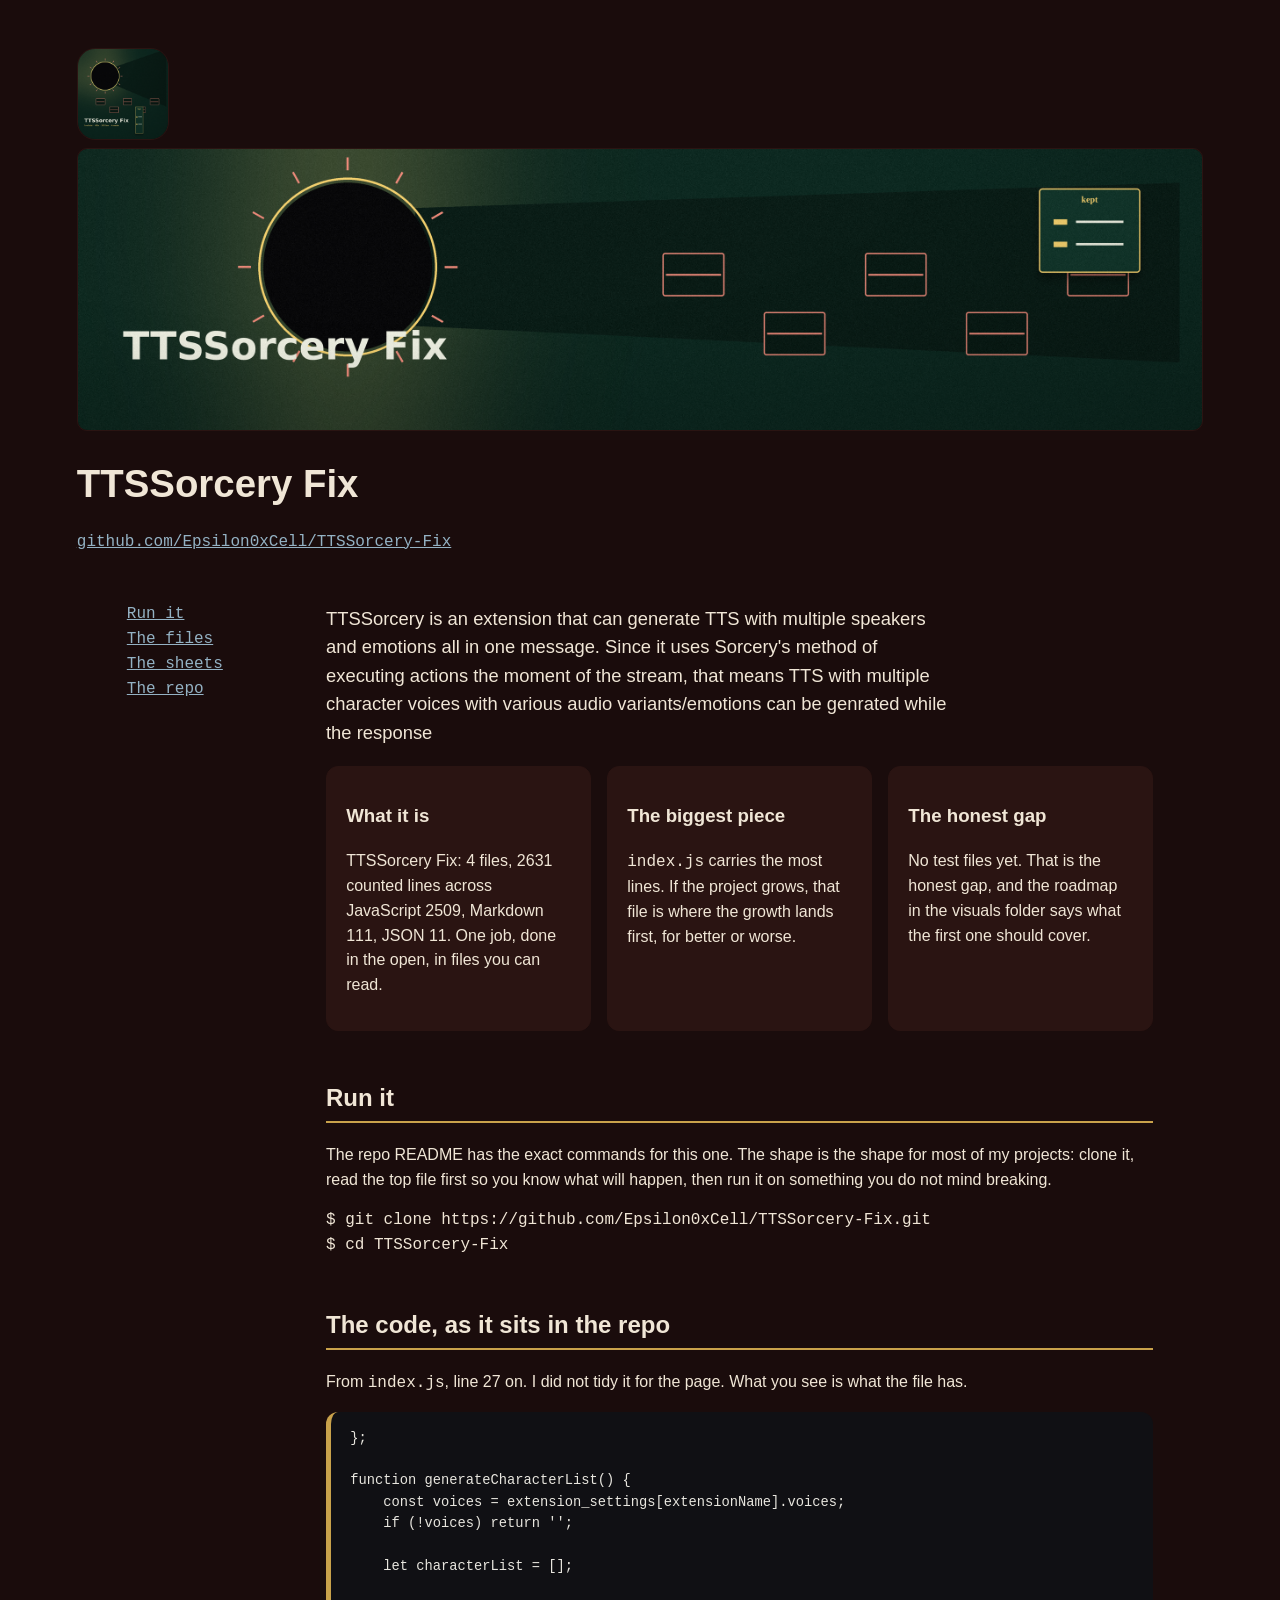
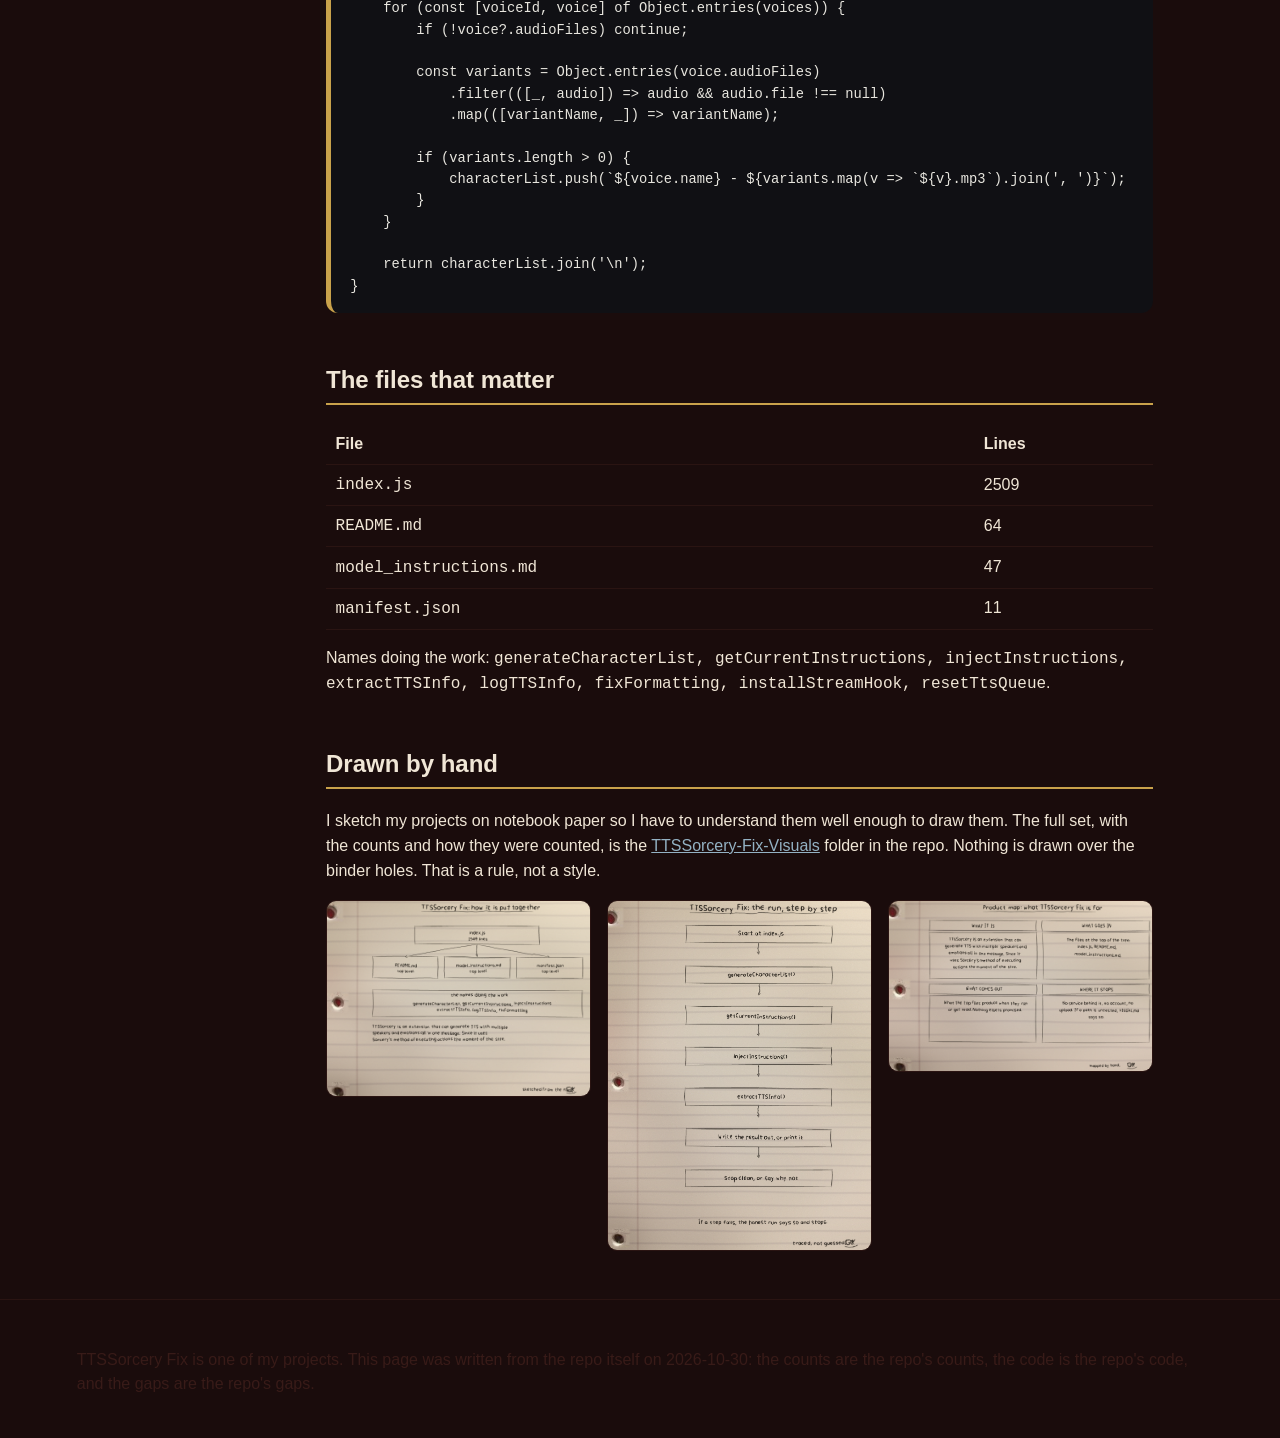
==== TTSSorcery-Fix-Website/index.html @ f11b7049 "Add TTSSorcery-Fix project site source" ====
<!DOCTYPE html>
<html lang="en">
<head>
<meta charset="utf-8">
<meta name="viewport" content="width=device-width, initial-scale=1">
<title>TTSSorcery Fix: what it is, how it runs, where it stops</title>
<meta name="description" content="TTSSorcery is an extension that can generate TTS with multiple speakers and emotions all in one message. Since it uses Sorcery&#x27;s method of executing a">
<style>
:root {
  --bg: #1a0c0c; --panel: #2a1412; --ink: #f0e6d6;
  --mut: #381b18;
  --acc: #c9a24b; --acc2: #94b2c4;
  --line: #2a1412;
}
* { box-sizing: border-box; }
body { margin: 0; background: var(--bg); color: var(--ink);
  font-family: ' Gill Sans', 'Segoe UI', sans-serif; line-height: 1.55; }
code, pre, .mono { font-family: 'SF Mono', monospace; }
a { color: var(--acc2); }
.hero { padding: 3rem 6vw 1rem; }
.hero img.banner { width: 100%; height: auto; border: 1px solid var(--line);
  border-radius: 10px; }
.logo { width: 92px; height: 92px; border-radius: 18px;
  border: 1px solid var(--line); }
h1 { font-size: 2.4rem; margin: 0.4em 0 0.1em; }
h2 { border-bottom: 2px solid var(--acc); padding-bottom: 0.2em;
  margin-top: 2em; }
.lede { font-size: 1.15rem; max-width: 62ch; }
main { padding: 0 6vw 3rem; max-width: 1180px; margin: 0 auto; }
.grid { display: grid; gap: 1rem;
  grid-template-columns: repeat(auto-fit, minmax(230px, 1fr)); }
.card { background: var(--panel); border: 1px solid var(--line);
  border-radius: 12px; padding: 1rem 1.2rem; }
.card.pop { animation: rise 0.7s ease both; }
@keyframes rise { from { opacity: 0; transform: translateY(14px); }
  to { opacity: 1; transform: none; } }
pre.code { background: #101014; color: #e8e6df; padding: 1rem 1.2rem;
  border-radius: 12px; overflow-x: auto; font-size: 0.86rem;
  border-left: 5px solid var(--acc); }
table { border-collapse: collapse; width: 100%; }
td, th { border-bottom: 1px solid var(--line); padding: 0.45rem 0.6rem;
  text-align: left; }
.shots { display: grid; gap: 1rem;
  grid-template-columns: repeat(auto-fit, minmax(260px, 1fr)); }
.shots img { width: 100%; height: auto; border: 1px solid var(--line);
  border-radius: 10px; background: #f4f1e8; }
footer { padding: 2rem 6vw; border-top: 1px solid var(--line);
  color: var(--mut); }
.rail { display: flex; gap: 1.2rem; align-items: flex-start; }
.rail nav { position: sticky; top: 1rem; min-width: 180px; }
@media (max-width: 760px) { .rail { flex-direction: column; }
  .rail nav { position: static; } }
@media (prefers-reduced-motion: reduce) {
  .card.pop { animation: none; } * { scroll-behavior: auto; } }
</style>
</head>
<body class="layout-note">
<!-- This page exists for TTSSorcery-Fix alone: the layout (notebook),
     the colors, and the type were picked for this project, not
     shared with the other project pages. The code block below is
     copied from the file it names, line for line. If it looks
     plain, that is because the project is plain, and I would
     rather the page match the project than dress it up. The one
     thing I will not do here is oversell: what this project does
     not do is stated on the page, not hidden from it. -->
<header class="hero">
  <img class="logo" src="assets/logo.png" alt="TTSSorcery Fix logo">
  <img class="banner" src="assets/banner.png" alt="">
  <h1>TTSSorcery Fix</h1>
  <p class="mono"><a href="https://github.com/Epsilon0xCell/TTSSorcery-Fix">github.com/Epsilon0xCell/TTSSorcery-Fix</a></p>
</header>

<main>
  <section class="rail">
    <nav aria-label="on this page">
      <p class="mono"><a href="#run">Run it</a><br>
      <a href="#files">The files</a><br>
      <a href="#sheets">The sheets</a><br>
      <a href="https://github.com/Epsilon0xCell/TTSSorcery-Fix">The repo</a></p>
    </nav>
    <div>
      <p class="lede">TTSSorcery is an extension that can generate TTS with multiple speakers and emotions all in one message. Since it uses Sorcery&#x27;s method of executing actions the moment of the stream, that means TTS with multiple character voices with various audio variants/emotions can be genrated while the response</p>
      <div class="grid">
        <div class="card pop"><h3>What it is</h3>
          <p>TTSSorcery Fix: 4 files, 2631 counted
          lines across JavaScript 2509, Markdown 111, JSON 11. One job, done in the
          open, in files you can read.</p></div>
        <div class="card pop"><h3>The biggest piece</h3>
          <p><code>index.js</code> carries the most
          lines. If the project grows, that file is where the growth
          lands first, for better or worse.</p></div>
        <div class="card pop"><h3>The honest gap</h3>
          <p>No test files yet. That is the honest gap, and the roadmap in the visuals folder says what the first one should cover.</p></div>
      </div>
      <section id="run">
        <h2>Run it</h2>
        <p>The repo README has the exact commands for this one. The
        shape is the shape for most of my projects: clone it, read the
        top file first so you know what will happen, then run it on
        something you do not mind breaking.</p>
        <p class="mono">$ git clone https://github.com/Epsilon0xCell/TTSSorcery-Fix.git<br>$ cd TTSSorcery-Fix</p>
      </section>
      
  <section aria-label="real code">
    <h2>The code, as it sits in the repo</h2>
    <p>From <code>index.js</code>, line 27 on. I did
    not tidy it for the page. What you see is what the file has.</p>
    <pre class="code"><code>};

function generateCharacterList() {
    const voices = extension_settings[extensionName].voices;
    if (!voices) return &#x27;&#x27;;

    let characterList = [];
    
    for (const [voiceId, voice] of Object.entries(voices)) {
        if (!voice?.audioFiles) continue;

        const variants = Object.entries(voice.audioFiles)
            .filter(([_, audio]) =&gt; audio &amp;&amp; audio.file !== null)
            .map(([variantName, _]) =&gt; variantName);

        if (variants.length &gt; 0) {
            characterList.push(`${voice.name} - ${variants.map(v =&gt; `${v}.mp3`).join(&#x27;, &#x27;)}`);
        }
    }

    return characterList.join(&#x27;\n&#x27;);
}</code></pre>
  </section>
      <section id="files">
        <h2>The files that matter</h2>
        <table><tr><th>File</th><th>Lines</th></tr>
        <tr><td><code>index.js</code></td><td>2509</td></tr>
        <tr><td><code>README.md</code></td><td>64</td></tr>
        <tr><td><code>model_instructions.md</code></td><td>47</td></tr>
        <tr><td><code>manifest.json</code></td><td>11</td></tr>
        </table>
        <p>Names doing the work: <span class="mono">generateCharacterList, getCurrentInstructions, injectInstructions, extractTTSInfo, logTTSInfo, fixFormatting, installStreamHook, resetTtsQueue</span>.</p>
      </section>
      <section id="sheets">
        <h2>Drawn by hand</h2>
        <p>I sketch my projects on notebook paper so I have to
        understand them well enough to draw them. The full set,
        with the counts and how they were counted, is the
        <a href="https://github.com/Epsilon0xCell/TTSSorcery-Fix/tree/main/TTSSorcery-Fix-Visuals">TTSSorcery-Fix-Visuals</a>
        folder in the repo. Nothing is drawn over the binder holes.
        That is a rule, not a style.</p>
        <div class="shots">
          <img src="assets/architecture.png" alt="Hand drawn architecture sheet for TTSSorcery Fix">
          <img src="assets/flowchart.png" alt="Hand drawn flowchart sheet for TTSSorcery Fix">
          <img src="assets/product-map.png" alt="Hand drawn product map sheet for TTSSorcery Fix">
        </div>
      </section>
    </div>
  </section>
</main>
<footer>
  <p>TTSSorcery Fix is one of my projects. This page was written
  from the repo itself on 2026-10-30: the counts are the
  repo's counts, the code is the repo's code, and the gaps are the
  repo's gaps.</p>
</footer>
</body>
</html>
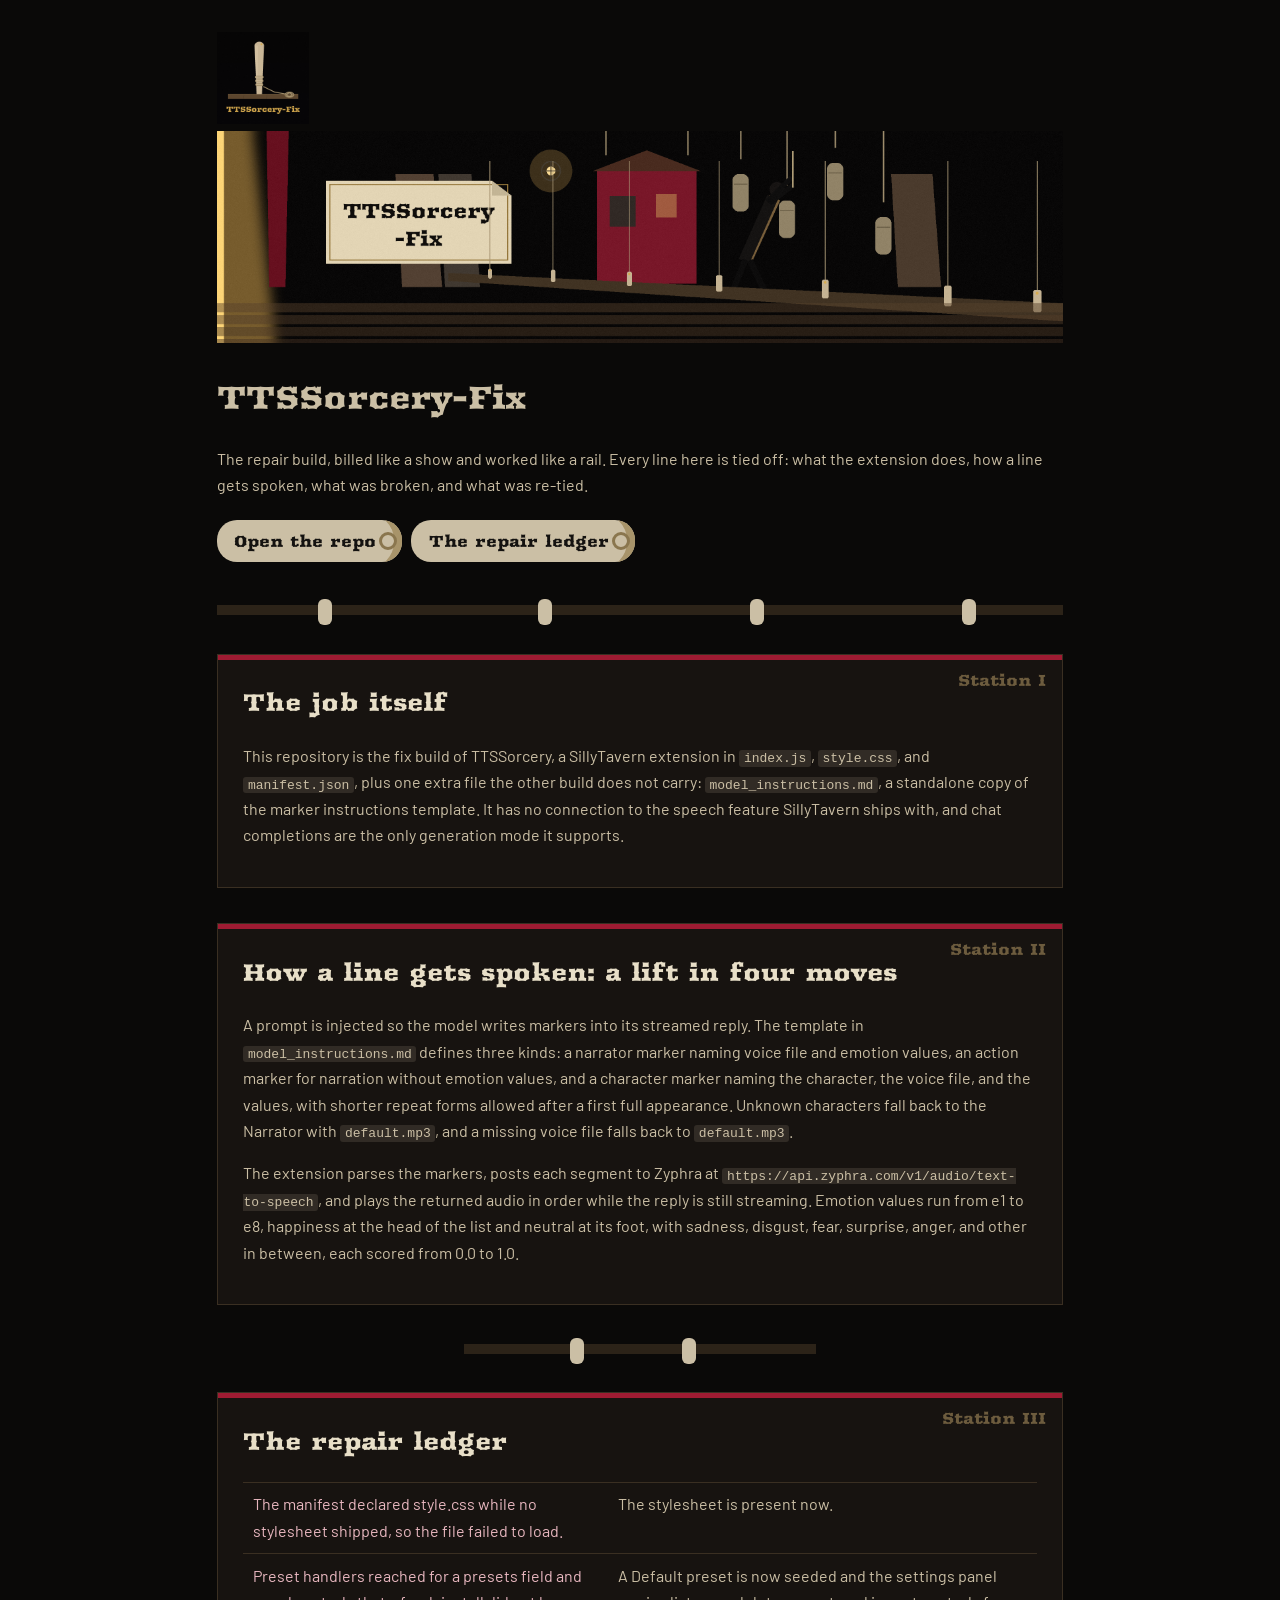
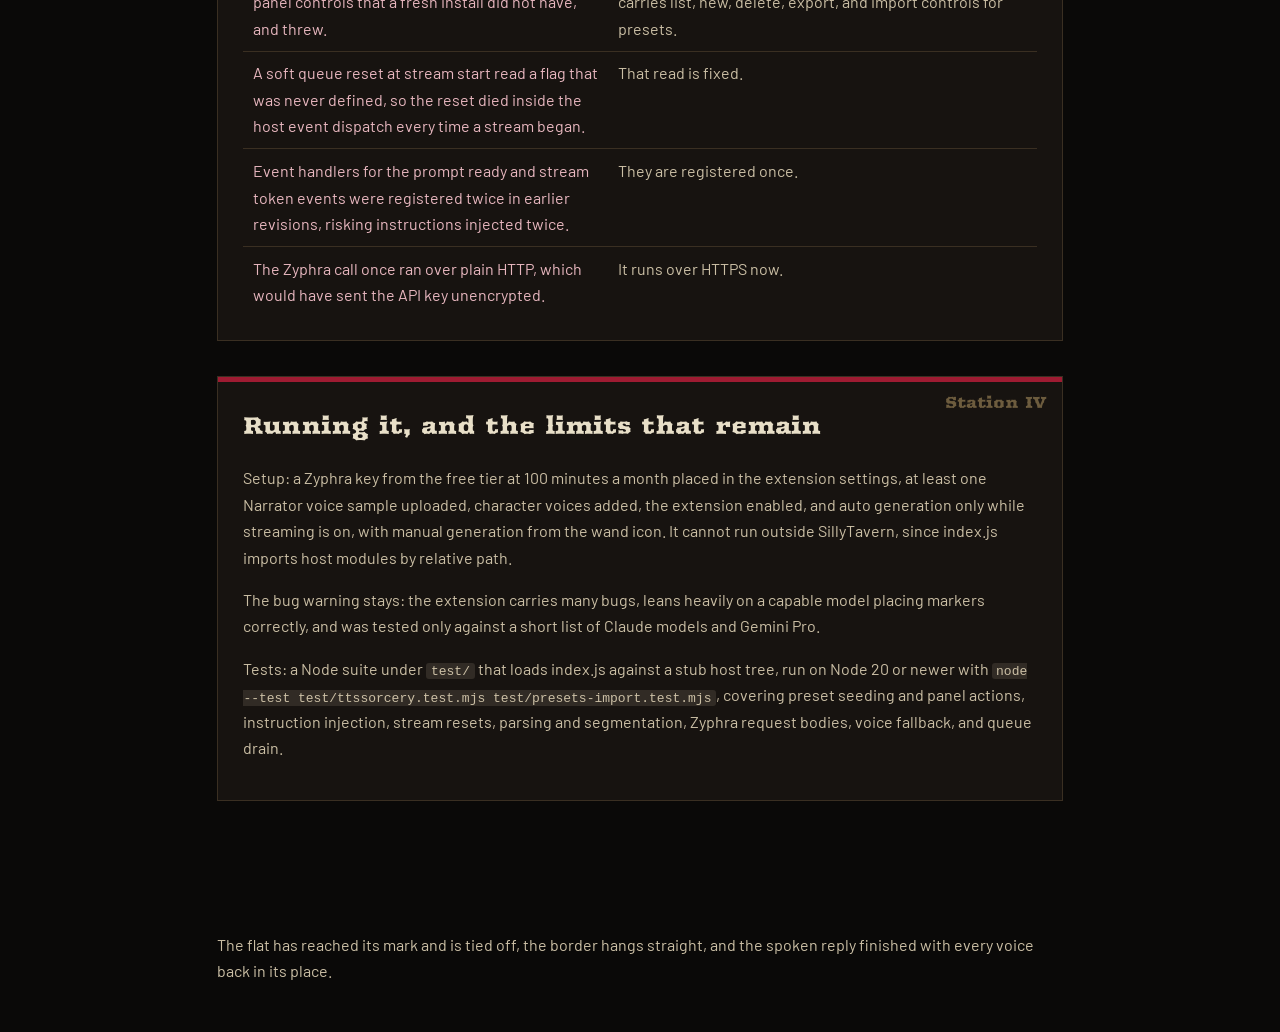
==== commit 1e61e3c0: "Theme unification: re-skin README, site, and art in the repo's own world" ====
--- a/TTSSorcery-Fix-Website/index.html
+++ b/TTSSorcery-Fix-Website/index.html
@@ -3,163 +3,58 @@
 <head>
 <meta charset="utf-8">
 <meta name="viewport" content="width=device-width, initial-scale=1">
-<title>TTSSorcery Fix: what it is, how it runs, where it stops</title>
-<meta name="description" content="TTSSorcery is an extension that can generate TTS with multiple speakers and emotions all in one message. Since it uses Sorcery&#x27;s method of executing a">
+<title>TTSSorcery-Fix: Stage Weight and Fly Rail Crew</title>
+<meta name="description" content="The fix build of TTSSorcery, a SillyTavern extension. Stations along a working rail: the job, the lift, the repair ledger, and running it.">
 <style>
-:root {
-  --bg: #1a0c0c; --panel: #2a1412; --ink: #f0e6d6;
-  --mut: #381b18;
-  --acc: #c9a24b; --acc2: #94b2c4;
-  --line: #2a1412;
-}
-* { box-sizing: border-box; }
-body { margin: 0; background: var(--bg); color: var(--ink);
-  font-family: ' Gill Sans', 'Segoe UI', sans-serif; line-height: 1.55; }
-code, pre, .mono { font-family: 'SF Mono', monospace; }
-a { color: var(--acc2); }
-.hero { padding: 3rem 6vw 1rem; }
-.hero img.banner { width: 100%; height: auto; border: 1px solid var(--line);
-  border-radius: 10px; }
-.logo { width: 92px; height: 92px; border-radius: 18px;
-  border: 1px solid var(--line); }
-h1 { font-size: 2.4rem; margin: 0.4em 0 0.1em; }
-h2 { border-bottom: 2px solid var(--acc); padding-bottom: 0.2em;
-  margin-top: 2em; }
-.lede { font-size: 1.15rem; max-width: 62ch; }
-main { padding: 0 6vw 3rem; max-width: 1180px; margin: 0 auto; }
-.grid { display: grid; gap: 1rem;
-  grid-template-columns: repeat(auto-fit, minmax(230px, 1fr)); }
-.card { background: var(--panel); border: 1px solid var(--line);
-  border-radius: 12px; padding: 1rem 1.2rem; }
-.card.pop { animation: rise 0.7s ease both; }
-@keyframes rise { from { opacity: 0; transform: translateY(14px); }
-  to { opacity: 1; transform: none; } }
-pre.code { background: #101014; color: #e8e6df; padding: 1rem 1.2rem;
-  border-radius: 12px; overflow-x: auto; font-size: 0.86rem;
-  border-left: 5px solid var(--acc); }
-table { border-collapse: collapse; width: 100%; }
-td, th { border-bottom: 1px solid var(--line); padding: 0.45rem 0.6rem;
-  text-align: left; }
-.shots { display: grid; gap: 1rem;
-  grid-template-columns: repeat(auto-fit, minmax(260px, 1fr)); }
-.shots img { width: 100%; height: auto; border: 1px solid var(--line);
-  border-radius: 10px; background: #f4f1e8; }
-footer { padding: 2rem 6vw; border-top: 1px solid var(--line);
-  color: var(--mut); }
-.rail { display: flex; gap: 1.2rem; align-items: flex-start; }
-.rail nav { position: sticky; top: 1rem; min-width: 180px; }
-@media (max-width: 760px) { .rail { flex-direction: column; }
-  .rail nav { position: static; } }
-@media (prefers-reduced-motion: reduce) {
-  .card.pop { animation: none; } * { scroll-behavior: auto; } }
+@font-face{font-family:'Arbutus';src:url('fonts/Arbutus.ttf') format('truetype');}
+@font-face{font-family:'Barlow';src:url('fonts/Barlow.ttf') format('truetype');}
+:root{--black:#0a0908;--crim:#9e1b32;--gold:#d4af37;--dust:#cbbfa5;--board:#57432c;--cream:#e8dfc8}
+*{box-sizing:border-box} body{margin:0;background:var(--black);color:var(--dust);font-family:'Barlow',sans-serif;line-height:1.65}
+h1,h2{font-family:'Arbutus',serif;font-weight:400}
+.hero{padding:2rem 6vw 0;max-width:1000px;margin:0 auto}.hero img.banner{width:100%;height:auto}
+.logo{width:92px;height:92px}
+main{padding:0 6vw 3rem;max-width:1000px;margin:0 auto}
+.station{background:#171310;border:1px solid #3a2f22;padding:1.4rem 1.6rem;margin:2.2rem auto;max-width:56rem;position:relative}
+.station:before{content:'';position:absolute;top:0;left:0;right:0;height:5px;background:var(--crim)}
+.station h2{color:var(--cream);margin-top:.4rem}
+.station .no{position:absolute;top:12px;right:16px;color:#6d5c3e;font-family:'Arbutus',serif}
+table{border-collapse:collapse;width:100%} td{border-top:1px solid #3a2f22;padding:.55rem .6rem;vertical-align:top} td:first-child{color:#e8b7bf;width:46%}
+.btn{display:inline-block;background:var(--dust);color:#141210;font-family:'Arbutus',serif;text-decoration:none;padding:.5rem 1.6rem .5rem 1.1rem;border-radius:20px;position:relative;margin:.3rem .4rem .3rem 0;box-shadow:inset -14px 0 0 -6px #a8946a}
+.btn:after{content:'';position:absolute;right:5px;top:50%;transform:translateY(-50%);width:12px;height:12px;border:3px solid #8a764e;border-radius:50%}
+.btn:hover{background:linear-gradient(90deg,#e8c87a,var(--dust) 55%)}
+.btn:active{transform:translateY(2px)} .btn:focus-visible{outline:2px solid var(--gold);outline-offset:3px}
+a{color:#e8c87a} a:before{content:'';display:inline-block;width:.55em;height:.55em;border:2px solid currentColor;border-radius:50%;margin-right:.4em}
+a:hover:before{background:var(--gold)} .btn:before{content:none}
+.rail{border-top:10px solid #2c2318;margin:2.4rem auto;position:relative;max-width:56rem}
+.rail i{position:absolute;top:-16px;width:14px;height:26px;background:var(--dust);border-radius:6px}
+.rail.short{max-width:22rem}
+code{background:rgba(203,191,165,.14);padding:.05em .35em;border-radius:3px}
+pre{background:#000;padding:1rem;overflow-x:auto;border:1px solid #3a2f22}
+footer{padding:2rem 6vw;max-width:1000px;margin:0 auto}
 </style>
 </head>
-<body class="layout-note">
-<!-- This page exists for TTSSorcery-Fix alone: the layout (notebook),
-     the colors, and the type were picked for this project, not
-     shared with the other project pages. The code block below is
-     copied from the file it names, line for line. If it looks
-     plain, that is because the project is plain, and I would
-     rather the page match the project than dress it up. The one
-     thing I will not do here is oversell: what this project does
-     not do is stated on the page, not hidden from it. -->
+<body>
 <header class="hero">
-  <img class="logo" src="assets/logo.png" alt="TTSSorcery Fix logo">
-  <img class="banner" src="assets/banner.png" alt="">
-  <h1>TTSSorcery Fix</h1>
-  <p class="mono"><a href="https://github.com/Epsilon0xCell/TTSSorcery-Fix">github.com/Epsilon0xCell/TTSSorcery-Fix</a></p>
+<img class="logo" src="assets/logo.png" alt="Belaying pin with a rope wrap and a coil on the boards">
+<img class="banner" src="assets/banner.png" alt="The fly rail during a scene change, with the playbill for TTSSorcery-Fix on the back wall">
+<h1>TTSSorcery-Fix</h1>
+<p>The repair build, billed like a show and worked like a rail. Every line here is tied off: what the extension does, how a line gets spoken, what was broken, and what was re-tied.</p>
+<p><a class="btn" href="https://github.com/Epsilon0xCell/TTSSorcery-Fix">Open the repo</a> <a class="btn" href="#ledger">The repair ledger</a></p>
 </header>
-
 <main>
-  <section class="rail">
-    <nav aria-label="on this page">
-      <p class="mono"><a href="#run">Run it</a><br>
-      <a href="#files">The files</a><br>
-      <a href="#sheets">The sheets</a><br>
-      <a href="https://github.com/Epsilon0xCell/TTSSorcery-Fix">The repo</a></p>
-    </nav>
-    <div>
-      <p class="lede">TTSSorcery is an extension that can generate TTS with multiple speakers and emotions all in one message. Since it uses Sorcery&#x27;s method of executing actions the moment of the stream, that means TTS with multiple character voices with various audio variants/emotions can be genrated while the response</p>
-      <div class="grid">
-        <div class="card pop"><h3>What it is</h3>
-          <p>TTSSorcery Fix: 4 files, 2631 counted
-          lines across JavaScript 2509, Markdown 111, JSON 11. One job, done in the
-          open, in files you can read.</p></div>
-        <div class="card pop"><h3>The biggest piece</h3>
-          <p><code>index.js</code> carries the most
-          lines. If the project grows, that file is where the growth
-          lands first, for better or worse.</p></div>
-        <div class="card pop"><h3>The honest gap</h3>
-          <p>No test files yet. That is the honest gap, and the roadmap in the visuals folder says what the first one should cover.</p></div>
-      </div>
-      <section id="run">
-        <h2>Run it</h2>
-        <p>The repo README has the exact commands for this one. The
-        shape is the shape for most of my projects: clone it, read the
-        top file first so you know what will happen, then run it on
-        something you do not mind breaking.</p>
-        <p class="mono">$ git clone https://github.com/Epsilon0xCell/TTSSorcery-Fix.git<br>$ cd TTSSorcery-Fix</p>
-      </section>
-      
-  <section aria-label="real code">
-    <h2>The code, as it sits in the repo</h2>
-    <p>From <code>index.js</code>, line 27 on. I did
-    not tidy it for the page. What you see is what the file has.</p>
-    <pre class="code"><code>};
-
-function generateCharacterList() {
-    const voices = extension_settings[extensionName].voices;
-    if (!voices) return &#x27;&#x27;;
-
-    let characterList = [];
-    
-    for (const [voiceId, voice] of Object.entries(voices)) {
-        if (!voice?.audioFiles) continue;
-
-        const variants = Object.entries(voice.audioFiles)
-            .filter(([_, audio]) =&gt; audio &amp;&amp; audio.file !== null)
-            .map(([variantName, _]) =&gt; variantName);
-
-        if (variants.length &gt; 0) {
-            characterList.push(`${voice.name} - ${variants.map(v =&gt; `${v}.mp3`).join(&#x27;, &#x27;)}`);
-        }
-    }
-
-    return characterList.join(&#x27;\n&#x27;);
-}</code></pre>
-  </section>
-      <section id="files">
-        <h2>The files that matter</h2>
-        <table><tr><th>File</th><th>Lines</th></tr>
-        <tr><td><code>index.js</code></td><td>2509</td></tr>
-        <tr><td><code>README.md</code></td><td>64</td></tr>
-        <tr><td><code>model_instructions.md</code></td><td>47</td></tr>
-        <tr><td><code>manifest.json</code></td><td>11</td></tr>
-        </table>
-        <p>Names doing the work: <span class="mono">generateCharacterList, getCurrentInstructions, injectInstructions, extractTTSInfo, logTTSInfo, fixFormatting, installStreamHook, resetTtsQueue</span>.</p>
-      </section>
-      <section id="sheets">
-        <h2>Drawn by hand</h2>
-        <p>I sketch my projects on notebook paper so I have to
-        understand them well enough to draw them. The full set,
-        with the counts and how they were counted, is the
-        <a href="https://github.com/Epsilon0xCell/TTSSorcery-Fix/tree/main/TTSSorcery-Fix-Visuals">TTSSorcery-Fix-Visuals</a>
-        folder in the repo. Nothing is drawn over the binder holes.
-        That is a rule, not a style.</p>
-        <div class="shots">
-          <img src="assets/architecture.png" alt="Hand drawn architecture sheet for TTSSorcery Fix">
-          <img src="assets/flowchart.png" alt="Hand drawn flowchart sheet for TTSSorcery Fix">
-          <img src="assets/product-map.png" alt="Hand drawn product map sheet for TTSSorcery Fix">
-        </div>
-      </section>
-    </div>
-  </section>
+<div class="rail" aria-hidden="true"><i style="left:12%"></i><i style="left:38%"></i><i style="left:63%"></i><i style="left:88%"></i></div>
+<section class="station"><span class="no">Station I</span><h2>The job itself</h2><p>This repository is the fix build of TTSSorcery, a SillyTavern extension in <code>index.js</code>, <code>style.css</code>, and <code>manifest.json</code>, plus one extra file the other build does not carry: <code>model_instructions.md</code>, a standalone copy of the marker instructions template. It has no connection to the speech feature SillyTavern ships with, and chat completions are the only generation mode it supports.</p></section>
+<section class="station"><span class="no">Station II</span><h2>How a line gets spoken: a lift in four moves</h2><p>A prompt is injected so the model writes markers into its streamed reply. The template in <code>model_instructions.md</code> defines three kinds: a narrator marker naming voice file and emotion values, an action marker for narration without emotion values, and a character marker naming the character, the voice file, and the values, with shorter repeat forms allowed after a first full appearance. Unknown characters fall back to the Narrator with <code>default.mp3</code>, and a missing voice file falls back to <code>default.mp3</code>.</p><p>The extension parses the markers, posts each segment to Zyphra at <code>https://api.zyphra.com/v1/audio/text-to-speech</code>, and plays the returned audio in order while the reply is still streaming. Emotion values run from e1 to e8, happiness at the head of the list and neutral at its foot, with sadness, disgust, fear, surprise, anger, and other in between, each scored from 0.0 to 1.0.</p></section>
+<div class="rail short" aria-hidden="true"><i style="left:30%"></i><i style="left:62%"></i></div>
+<section class="station" id="ledger"><span class="no">Station III</span><h2>The repair ledger</h2><table>
+<tr><td>The manifest declared style.css while no stylesheet shipped, so the file failed to load.</td><td>The stylesheet is present now.</td></tr>
+<tr><td>Preset handlers reached for a presets field and panel controls that a fresh install did not have, and threw.</td><td>A Default preset is now seeded and the settings panel carries list, new, delete, export, and import controls for presets.</td></tr>
+<tr><td>A soft queue reset at stream start read a flag that was never defined, so the reset died inside the host event dispatch every time a stream began.</td><td>That read is fixed.</td></tr>
+<tr><td>Event handlers for the prompt ready and stream token events were registered twice in earlier revisions, risking instructions injected twice.</td><td>They are registered once.</td></tr>
+<tr><td>The Zyphra call once ran over plain HTTP, which would have sent the API key unencrypted.</td><td>It runs over HTTPS now.</td></tr>
+</table></section>
+<section class="station"><span class="no">Station IV</span><h2>Running it, and the limits that remain</h2><p>Setup: a Zyphra key from the free tier at 100 minutes a month placed in the extension settings, at least one Narrator voice sample uploaded, character voices added, the extension enabled, and auto generation only while streaming is on, with manual generation from the wand icon. It cannot run outside SillyTavern, since index.js imports host modules by relative path.</p><p>The bug warning stays: the extension carries many bugs, leans heavily on a capable model placing markers correctly, and was tested only against a short list of Claude models and Gemini Pro.</p><p>Tests: a Node suite under <code>test/</code> that loads index.js against a stub host tree, run on Node 20 or newer with <code>node --test test/ttssorcery.test.mjs test/presets-import.test.mjs</code>, covering preset seeding and panel actions, instruction injection, stream resets, parsing and segmentation, Zyphra request bodies, voice fallback, and queue drain.</p></section>
 </main>
-<footer>
-  <p>TTSSorcery Fix is one of my projects. This page was written
-  from the repo itself on 2026-10-30: the counts are the
-  repo's counts, the code is the repo's code, and the gaps are the
-  repo's gaps.</p>
-</footer>
+<footer><p>The flat has reached its mark and is tied off, the border hangs straight, and the spoken reply finished with every voice back in its place.</p></footer>
 </body>
 </html>
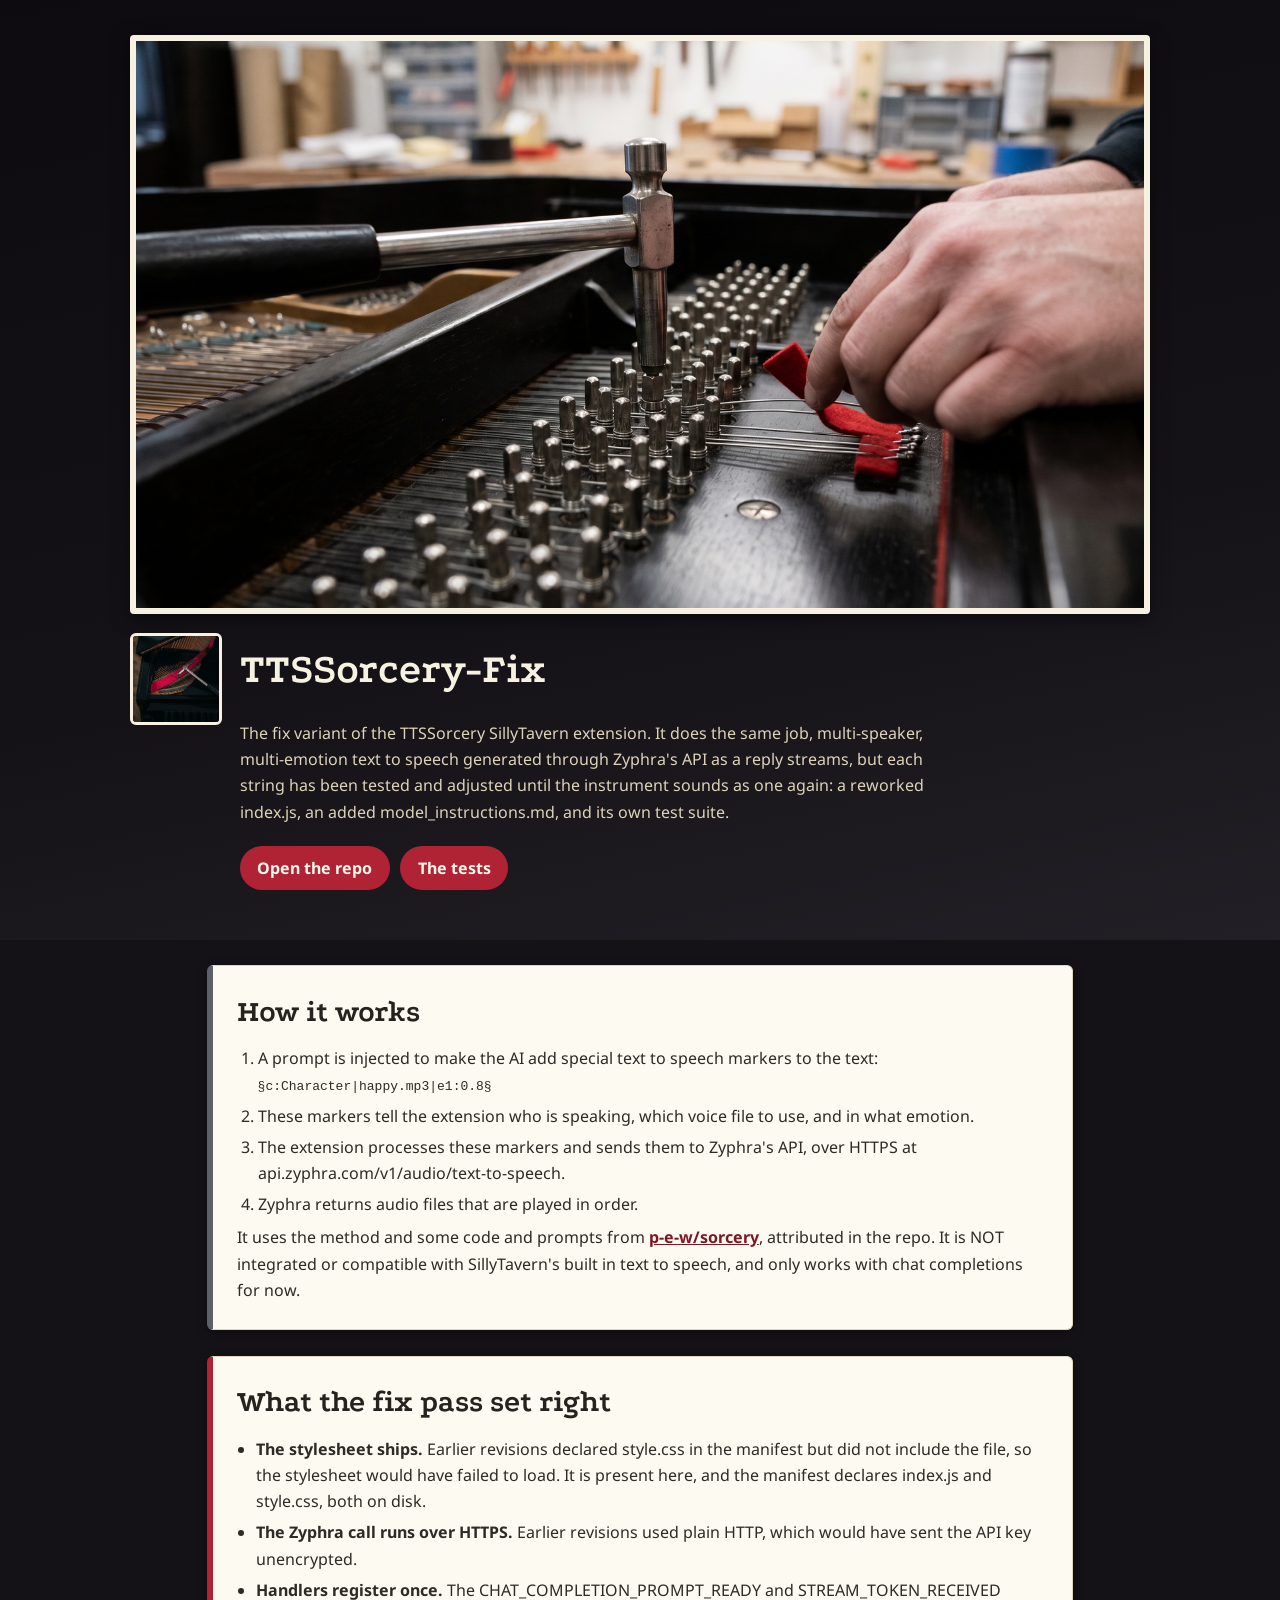
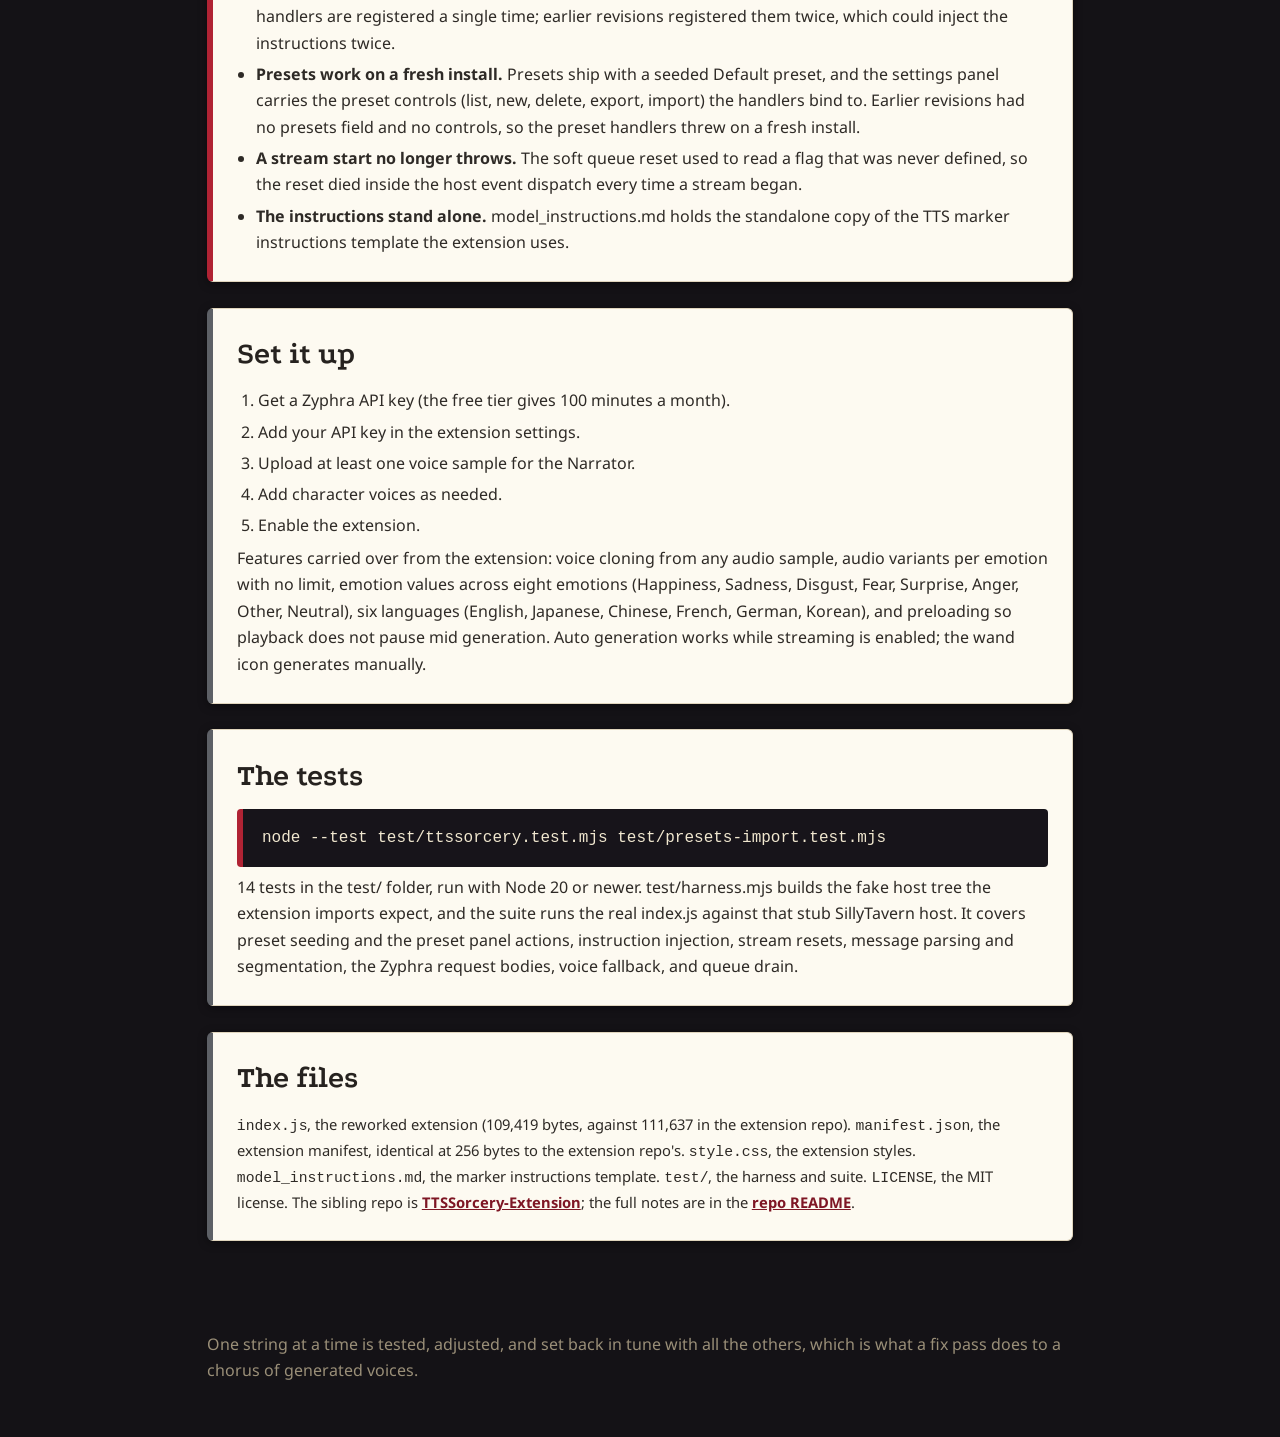
==== commit 28e6941a: "Restyle to the tuning bench theme (Wave 13)" ====
--- a/TTSSorcery-Fix-Website/index.html
+++ b/TTSSorcery-Fix-Website/index.html
@@ -3,58 +3,74 @@
 <head>
 <meta charset="utf-8">
 <meta name="viewport" content="width=device-width, initial-scale=1">
-<title>TTSSorcery-Fix: Stage Weight and Fly Rail Crew</title>
-<meta name="description" content="The fix build of TTSSorcery, a SillyTavern extension. Stations along a working rail: the job, the lift, the repair ledger, and running it.">
+<title>TTSSorcery-Fix: The Tuning Bench</title>
+<meta name="description" content="The fix variant of the TTSSorcery SillyTavern extension: multi-speaker, multi-emotion text to speech through Zyphra's API as a reply streams, with a reworked index.js, an added model_instructions.md, and its own test suite.">
 <style>
-@font-face{font-family:'Arbutus';src:url('fonts/Arbutus.ttf') format('truetype');}
-@font-face{font-family:'Barlow';src:url('fonts/Barlow.ttf') format('truetype');}
-:root{--black:#0a0908;--crim:#9e1b32;--gold:#d4af37;--dust:#cbbfa5;--board:#57432c;--cream:#e8dfc8}
-*{box-sizing:border-box} body{margin:0;background:var(--black);color:var(--dust);font-family:'Barlow',sans-serif;line-height:1.65}
-h1,h2{font-family:'Arbutus',serif;font-weight:400}
-.hero{padding:2rem 6vw 0;max-width:1000px;margin:0 auto}.hero img.banner{width:100%;height:auto}
-.logo{width:92px;height:92px}
-main{padding:0 6vw 3rem;max-width:1000px;margin:0 auto}
-.station{background:#171310;border:1px solid #3a2f22;padding:1.4rem 1.6rem;margin:2.2rem auto;max-width:56rem;position:relative}
-.station:before{content:'';position:absolute;top:0;left:0;right:0;height:5px;background:var(--crim)}
-.station h2{color:var(--cream);margin-top:.4rem}
-.station .no{position:absolute;top:12px;right:16px;color:#6d5c3e;font-family:'Arbutus',serif}
-table{border-collapse:collapse;width:100%} td{border-top:1px solid #3a2f22;padding:.55rem .6rem;vertical-align:top} td:first-child{color:#e8b7bf;width:46%}
-.btn{display:inline-block;background:var(--dust);color:#141210;font-family:'Arbutus',serif;text-decoration:none;padding:.5rem 1.6rem .5rem 1.1rem;border-radius:20px;position:relative;margin:.3rem .4rem .3rem 0;box-shadow:inset -14px 0 0 -6px #a8946a}
-.btn:after{content:'';position:absolute;right:5px;top:50%;transform:translateY(-50%);width:12px;height:12px;border:3px solid #8a764e;border-radius:50%}
-.btn:hover{background:linear-gradient(90deg,#e8c87a,var(--dust) 55%)}
-.btn:active{transform:translateY(2px)} .btn:focus-visible{outline:2px solid var(--gold);outline-offset:3px}
-a{color:#e8c87a} a:before{content:'';display:inline-block;width:.55em;height:.55em;border:2px solid currentColor;border-radius:50%;margin-right:.4em}
-a:hover:before{background:var(--gold)} .btn:before{content:none}
-.rail{border-top:10px solid #2c2318;margin:2.4rem auto;position:relative;max-width:56rem}
-.rail i{position:absolute;top:-16px;width:14px;height:26px;background:var(--dust);border-radius:6px}
-.rail.short{max-width:22rem}
-code{background:rgba(203,191,165,.14);padding:.05em .35em;border-radius:3px}
-pre{background:#000;padding:1rem;overflow-x:auto;border:1px solid #3a2f22}
-footer{padding:2rem 6vw;max-width:1000px;margin:0 auto}
+@font-face{font-family:'Podkova';src:url('fonts/Podkova-500.woff2') format('woff2');font-weight:500}
+@font-face{font-family:'Podkova';src:url('fonts/Podkova-700.woff2') format('woff2');font-weight:700}
+@font-face{font-family:'Podkova';src:url('fonts/Podkova-800.woff2') format('woff2');font-weight:800}
+@font-face{font-family:'Noto Sans';src:url('fonts/NotoSans-400.woff2') format('woff2');font-weight:400}
+@font-face{font-family:'Noto Sans';src:url('fonts/NotoSans-600.woff2') format('woff2');font-weight:600}
+@font-face{font-family:'Noto Sans';src:url('fonts/NotoSans-700.woff2') format('woff2');font-weight:700}
+:root{--black:#141216;--black2:#221f26;--ivory:#f7f1e2;--card:#fdfaf1;--ink:#2e2a26;--steel:#5d6066;--crimson:#b02334;--crimsondk:#7e1624;--line:#e0d5bd}
+*{box-sizing:border-box} body{margin:0;background:var(--black);color:var(--ink);font-family:'Noto Sans',sans-serif;line-height:1.65}
+h1,h2{font-family:'Podkova',serif;color:#26221f}
+.hero{background:linear-gradient(168deg,#0d0b0f 0%,var(--black) 60%,var(--black2) 100%);padding:2.2rem 6vw 1.8rem}
+.hero .inner{max-width:1020px;margin:0 auto}
+.hero img.wide{width:100%;height:auto;display:block;border:6px solid var(--ivory);border-radius:4px;box-shadow:0 4px 18px rgba(0,0,0,.55)}
+.hero .row{display:flex;gap:1.1rem;align-items:flex-start;margin-top:1.2rem}
+.hero .row img{width:92px;height:92px;object-fit:cover;border-radius:6px;border:3px solid var(--ivory);background:var(--ivory)}
+.hero h1{margin:.1rem 0 .3rem;font-size:2.6rem;color:var(--ivory)}
+.hero p{max-width:44rem;color:#ddd3ba}
+main{padding:0 6vw 3rem;max-width:1020px;margin:0 auto}
+.card{background:var(--card);border:1px solid var(--line);border-left:6px solid var(--steel);border-radius:6px;padding:1.2rem 1.5rem;margin:1.6rem 0;box-shadow:0 2px 10px rgba(0,0,0,.4)}
+.card.felt{border-left-color:var(--crimson)}
+.card h2{margin:.1rem 0 .5rem;font-size:1.9rem;font-weight:700}
+.card p{margin:.4rem 0}
+.strip{background:#17141a;color:#f0e7cf;padding:1rem 1.2rem;overflow-x:auto;font-family:ui-monospace,Menlo,monospace;border-radius:4px;border-left:6px solid var(--crimson)}
+.btn{display:inline-block;background:var(--crimson);color:#fff6ec;font-family:'Noto Sans',sans-serif;font-weight:700;text-decoration:none;padding:.55rem 1.1rem;border-radius:999px;margin:.3rem .4rem .3rem 0}
+.btn:hover{background:var(--crimsondk);color:#fff6ec}.btn:active{transform:translateY(2px)}
+.btn:focus-visible{outline:2px dashed var(--crimson);outline-offset:3px}
+a{color:var(--crimsondk);font-weight:700}
+ol{margin:.4rem 0;padding-left:1.3rem}ul{margin:.4rem 0;padding-left:1.2rem}li{margin:.3rem 0}
+table{border-collapse:collapse}td{padding:.2rem .9rem .2rem 0;vertical-align:top}
+td:first-child{font-weight:700;color:var(--crimsondk);white-space:nowrap}
+.small{font-size:.92rem}
+footer{padding:0 6vw 2.5rem;max-width:1020px;margin:0 auto;color:#9a8f78}
 </style>
 </head>
 <body>
 <header class="hero">
-<img class="logo" src="assets/logo.png" alt="Belaying pin with a rope wrap and a coil on the boards">
-<img class="banner" src="assets/banner.png" alt="The fly rail during a scene change, with the playbill for TTSSorcery-Fix on the back wall">
-<h1>TTSSorcery-Fix</h1>
-<p>The repair build, billed like a show and worked like a rail. Every line here is tied off: what the extension does, how a line gets spoken, what was broken, and what was re-tied.</p>
-<p><a class="btn" href="https://github.com/Epsilon0xCell/TTSSorcery-Fix">Open the repo</a> <a class="btn" href="#ledger">The repair ledger</a></p>
+<div class="inner">
+<img class="wide" src="assets/intro-banner.png" alt="The tuning hammer seated on one pin among rows of pins, a hand lifting the red felt mute from the strings it has just set right">
+<div class="row"><img src="assets/logo.png" alt="TTSSorcery-Fix logo: the open top of a black piano with a crimson felt strip laid across its steel strings and a tuning hammer resting on one pin"><div><h1>TTSSorcery-Fix</h1><p>The fix variant of the TTSSorcery SillyTavern extension. It does the same job, multi-speaker, multi-emotion text to speech generated through Zyphra's API as a reply streams, but each string has been tested and adjusted until the instrument sounds as one again: a reworked index.js, an added model_instructions.md, and its own test suite.</p><p><a class="btn" href="https://github.com/Epsilon0xCell/TTSSorcery-Fix">Open the repo</a> <a class="btn" href="#proof">The tests</a></p></div></div>
+</div>
 </header>
 <main>
-<div class="rail" aria-hidden="true"><i style="left:12%"></i><i style="left:38%"></i><i style="left:63%"></i><i style="left:88%"></i></div>
-<section class="station"><span class="no">Station I</span><h2>The job itself</h2><p>This repository is the fix build of TTSSorcery, a SillyTavern extension in <code>index.js</code>, <code>style.css</code>, and <code>manifest.json</code>, plus one extra file the other build does not carry: <code>model_instructions.md</code>, a standalone copy of the marker instructions template. It has no connection to the speech feature SillyTavern ships with, and chat completions are the only generation mode it supports.</p></section>
-<section class="station"><span class="no">Station II</span><h2>How a line gets spoken: a lift in four moves</h2><p>A prompt is injected so the model writes markers into its streamed reply. The template in <code>model_instructions.md</code> defines three kinds: a narrator marker naming voice file and emotion values, an action marker for narration without emotion values, and a character marker naming the character, the voice file, and the values, with shorter repeat forms allowed after a first full appearance. Unknown characters fall back to the Narrator with <code>default.mp3</code>, and a missing voice file falls back to <code>default.mp3</code>.</p><p>The extension parses the markers, posts each segment to Zyphra at <code>https://api.zyphra.com/v1/audio/text-to-speech</code>, and plays the returned audio in order while the reply is still streaming. Emotion values run from e1 to e8, happiness at the head of the list and neutral at its foot, with sadness, disgust, fear, surprise, anger, and other in between, each scored from 0.0 to 1.0.</p></section>
-<div class="rail short" aria-hidden="true"><i style="left:30%"></i><i style="left:62%"></i></div>
-<section class="station" id="ledger"><span class="no">Station III</span><h2>The repair ledger</h2><table>
-<tr><td>The manifest declared style.css while no stylesheet shipped, so the file failed to load.</td><td>The stylesheet is present now.</td></tr>
-<tr><td>Preset handlers reached for a presets field and panel controls that a fresh install did not have, and threw.</td><td>A Default preset is now seeded and the settings panel carries list, new, delete, export, and import controls for presets.</td></tr>
-<tr><td>A soft queue reset at stream start read a flag that was never defined, so the reset died inside the host event dispatch every time a stream began.</td><td>That read is fixed.</td></tr>
-<tr><td>Event handlers for the prompt ready and stream token events were registered twice in earlier revisions, risking instructions injected twice.</td><td>They are registered once.</td></tr>
-<tr><td>The Zyphra call once ran over plain HTTP, which would have sent the API key unencrypted.</td><td>It runs over HTTPS now.</td></tr>
-</table></section>
-<section class="station"><span class="no">Station IV</span><h2>Running it, and the limits that remain</h2><p>Setup: a Zyphra key from the free tier at 100 minutes a month placed in the extension settings, at least one Narrator voice sample uploaded, character voices added, the extension enabled, and auto generation only while streaming is on, with manual generation from the wand icon. It cannot run outside SillyTavern, since index.js imports host modules by relative path.</p><p>The bug warning stays: the extension carries many bugs, leans heavily on a capable model placing markers correctly, and was tested only against a short list of Claude models and Gemini Pro.</p><p>Tests: a Node suite under <code>test/</code> that loads index.js against a stub host tree, run on Node 20 or newer with <code>node --test test/ttssorcery.test.mjs test/presets-import.test.mjs</code>, covering preset seeding and panel actions, instruction injection, stream resets, parsing and segmentation, Zyphra request bodies, voice fallback, and queue drain.</p></section>
+<section class="card"><h2>How it works</h2><ol>
+<li>A prompt is injected to make the AI add special text to speech markers to the text: <code>§c:Character|happy.mp3|e1:0.8§</code></li>
+<li>These markers tell the extension who is speaking, which voice file to use, and in what emotion.</li>
+<li>The extension processes these markers and sends them to Zyphra's API, over HTTPS at api.zyphra.com/v1/audio/text-to-speech.</li>
+<li>Zyphra returns audio files that are played in order.</li>
+</ol><p>It uses the method and some code and prompts from <a href="https://github.com/p-e-w/sorcery">p-e-w/sorcery</a>, attributed in the repo. It is NOT integrated or compatible with SillyTavern's built in text to speech, and only works with chat completions for now.</p></section>
+<section class="card felt"><h2>What the fix pass set right</h2><ul>
+<li><strong>The stylesheet ships.</strong> Earlier revisions declared style.css in the manifest but did not include the file, so the stylesheet would have failed to load. It is present here, and the manifest declares index.js and style.css, both on disk.</li>
+<li><strong>The Zyphra call runs over HTTPS.</strong> Earlier revisions used plain HTTP, which would have sent the API key unencrypted.</li>
+<li><strong>Handlers register once.</strong> The CHAT_COMPLETION_PROMPT_READY and STREAM_TOKEN_RECEIVED handlers are registered a single time; earlier revisions registered them twice, which could inject the instructions twice.</li>
+<li><strong>Presets work on a fresh install.</strong> Presets ship with a seeded Default preset, and the settings panel carries the preset controls (list, new, delete, export, import) the handlers bind to. Earlier revisions had no presets field and no controls, so the preset handlers threw on a fresh install.</li>
+<li><strong>A stream start no longer throws.</strong> The soft queue reset used to read a flag that was never defined, so the reset died inside the host event dispatch every time a stream began.</li>
+<li><strong>The instructions stand alone.</strong> model_instructions.md holds the standalone copy of the TTS marker instructions template the extension uses.</li>
+</ul></section>
+<section class="card"><h2>Set it up</h2><ol>
+<li>Get a Zyphra API key (the free tier gives 100 minutes a month).</li>
+<li>Add your API key in the extension settings.</li>
+<li>Upload at least one voice sample for the Narrator.</li>
+<li>Add character voices as needed.</li>
+<li>Enable the extension.</li>
+</ol><p>Features carried over from the extension: voice cloning from any audio sample, audio variants per emotion with no limit, emotion values across eight emotions (Happiness, Sadness, Disgust, Fear, Surprise, Anger, Other, Neutral), six languages (English, Japanese, Chinese, French, German, Korean), and preloading so playback does not pause mid generation. Auto generation works while streaming is enabled; the wand icon generates manually.</p></section>
+<section class="card" id="proof"><h2>The tests</h2><div class="strip">node --test test/ttssorcery.test.mjs test/presets-import.test.mjs</div><p>14 tests in the test/ folder, run with Node 20 or newer. test/harness.mjs builds the fake host tree the extension imports expect, and the suite runs the real index.js against that stub SillyTavern host. It covers preset seeding and the preset panel actions, instruction injection, stream resets, message parsing and segmentation, the Zyphra request bodies, voice fallback, and queue drain.</p></section>
+<section class="card"><h2>The files</h2><p class="small"><code>index.js</code>, the reworked extension (109,419 bytes, against 111,637 in the extension repo). <code>manifest.json</code>, the extension manifest, identical at 256 bytes to the extension repo's. <code>style.css</code>, the extension styles. <code>model_instructions.md</code>, the marker instructions template. <code>test/</code>, the harness and suite. <code>LICENSE</code>, the MIT license. The sibling repo is <a href="https://github.com/Epsilon0xCell/TTSSorcery-Extension">TTSSorcery-Extension</a>; the full notes are in the <a href="https://github.com/Epsilon0xCell/TTSSorcery-Fix">repo README</a>.</p></section>
 </main>
-<footer><p>The flat has reached its mark and is tied off, the border hangs straight, and the spoken reply finished with every voice back in its place.</p></footer>
+<footer><p>One string at a time is tested, adjusted, and set back in tune with all the others, which is what a fix pass does to a chorus of generated voices.</p></footer>
 </body>
 </html>
